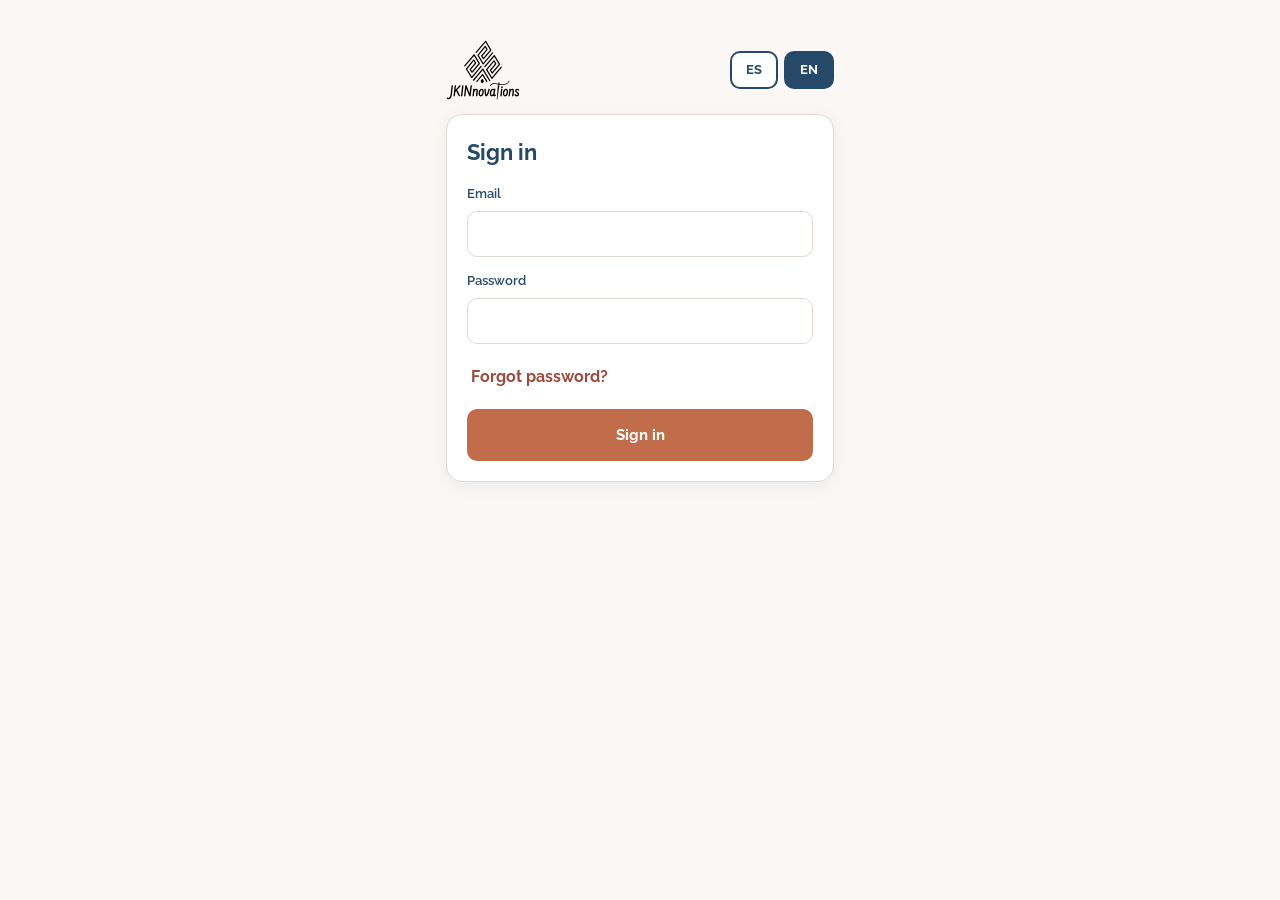
==== admin.html @ bab89160 "Keep the Harder order form visible inside the Systeme.io iframe. Safari blocks storage and can stall" ====
<!doctype html>
<html lang="es">
<head>
<meta charset="utf-8">
<meta name="viewport" content="width=device-width,initial-scale=1">
<meta name="robots" content="noindex,nofollow">
<title>Panel · Preórdenes escolares · JKINnovations</title>
<link rel="stylesheet" href="css/tokens.css">
<link rel="stylesheet" href="css/app.css?v=prodsum20261118">
</head>
<body>
<div id="app"></div>
<script src="js/vendor/supabase.js?v=preorders1"></script>
<script src="js/config.js?v=preorders1"></script>
<script src="js/i18n.js?v=prodsum20261118"></script>
<script src="js/core.js?v=embed20261119"></script>
<script src="js/prodsum.js?v=prodsum20261118"></script>
<script src="js/admin.js?v=prodsum20261118"></script>
</body>
</html>
---- css/tokens.css ----
/* Tokens del Sistema de Diseño JKINnovations (copiados; no dependen del entorno de diseño) */
@import url('https://fonts.googleapis.com/css2?family=Raleway:ital,wght@0,400;0,500;0,600;0,700;0,800;1,400&display=swap');
:root{
--terracotta:#9A4A3C;--deep-blue:#274969;--light-terracotta:#C16D4B;--white:#FFFFFF;--textile-black:#1E1E22;--textile-gray:#6B6B73;
--terracotta-tint:#F4E6E1;--blue-tint:#E4EBF2;--paper:#FAF7F4;--line:#E3DAD4;
--font-sans:'Raleway',system-ui,sans-serif;
--radius-md:10px;--radius-lg:16px;--radius-pill:999px;
--shadow-sm:0 1px 3px rgba(39,73,105,.10);--shadow-md:0 6px 20px rgba(39,73,105,.12);
--ease:cubic-bezier(.2,.7,.2,1);--dur:180ms;
}
---- css/app.css ----
*{box-sizing:border-box}
body{margin:0;font-family:var(--font-sans);font-size:16px;line-height:1.6;color:var(--deep-blue);background:var(--paper)}
h1,h2,h3{font-weight:700;color:var(--deep-blue);margin:0}h1{font-size:28px}h2{font-size:22px}h3{font-size:16px}
a{color:var(--terracotta);text-decoration:none}a:hover{color:var(--light-terracotta)}
input,select,textarea{font:inherit;font-size:15px;padding:10px 12px;border:1px solid var(--line);border-radius:10px;background:#fff;color:var(--deep-blue);width:100%;min-height:44px}
input[type=checkbox]{width:22px;height:22px;min-height:0;accent-color:#9A4A3C;flex:none}
input:disabled,select:disabled,option:disabled{background:var(--paper);color:var(--textile-gray)}
input:focus,select:focus,button:focus-visible{outline:2px solid var(--light-terracotta);outline-offset:1px}
label{display:flex;flex-direction:column;gap:6px;font-size:13px;font-weight:600;color:var(--deep-blue)}
table{border-collapse:collapse;width:100%;font-size:14px}
th{text-align:left;font-size:11px;letter-spacing:.08em;text-transform:uppercase;color:var(--textile-gray);padding:8px;border-bottom:2px solid var(--line);white-space:nowrap}
td{padding:8px;border-bottom:1px solid var(--line);vertical-align:top}
tr{break-inside:avoid;page-break-inside:avoid}thead{display:table-header-group}
td input,td select{min-height:38px;padding:6px 8px}td input.sm{width:76px}
.card{background:#fff;border:1px solid var(--line);border-radius:16px;padding:20px;box-shadow:0 4px 18px rgba(39,73,105,.06)}
.grid{display:grid;grid-template-columns:repeat(auto-fit,minmax(190px,1fr));gap:14px}
.cards{display:grid;grid-template-columns:repeat(auto-fill,minmax(200px,1fr));gap:14px}
.row{display:flex;gap:10px;flex-wrap:wrap;align-items:center}.between{justify-content:space-between}
.col{display:flex;flex-direction:column;gap:14px}
.muted{color:var(--textile-gray);font-size:13px}.err{color:#B3261E;font-size:13px;font-weight:600}.warn{color:#8A5A00;font-size:13px;font-weight:600}.ok{color:#2E6B4A;font-weight:700}
.eyebrow{font-size:12px;letter-spacing:.16em;text-transform:uppercase;font-weight:700;color:var(--light-terracotta)}
.scroll{overflow-x:auto}.num{text-align:right;font-variant-numeric:tabular-nums}
.btn{font:inherit;font-weight:700;font-size:15px;padding:12px 24px;border-radius:10px;border:2px solid transparent;cursor:pointer;min-height:44px;background:var(--light-terracotta);color:#fff;transition:all var(--dur) var(--ease)}
.btn:hover{background:var(--terracotta)}.btn[disabled]{opacity:.45;cursor:not-allowed}
.btn.sec{background:transparent;color:var(--deep-blue);border-color:var(--deep-blue)}.btn.sec:hover{background:var(--deep-blue);color:#fff}
.btn.ghost{background:transparent;color:var(--terracotta)}.btn.ghost:hover{background:var(--terracotta-tint)}
.btn.sm{font-size:13px;padding:8px 16px;min-height:36px}
.lk{background:none;border:0;color:var(--terracotta);font:inherit;font-weight:700;cursor:pointer;padding:6px 4px;min-height:36px}
.lang{font:inherit;font-weight:700;font-size:13px;padding:6px 14px;border-radius:10px;border:2px solid var(--deep-blue);cursor:pointer;min-height:38px;background:#fff;color:var(--deep-blue)}
.lang.on{background:var(--deep-blue);color:#fff}
.badge{display:inline-block;font-weight:700;font-size:11px;letter-spacing:.12em;text-transform:uppercase;padding:4px 10px;border-radius:999px;background:var(--terracotta-tint);color:var(--terracotta)}
.badge.blue{background:var(--deep-blue);color:#fff}.badge.light{background:var(--light-terracotta);color:#fff}.badge.red{background:var(--terracotta);color:#fff}
.thumb{width:52px;height:52px;object-fit:contain;background:#fff;border:1px solid var(--line);border-radius:8px;flex:none}
.pcard{border:1px solid var(--line);border-radius:16px;background:#fff;overflow:hidden;display:flex;flex-direction:column}
.pcard .ph{height:210px;display:flex;align-items:center;justify-content:center;padding:8px}.pcard .ph img{max-height:100%;max-width:100%;object-fit:contain}
.pcard .bd{padding:12px 14px 14px;display:flex;flex-direction:column;gap:6px;flex:1}
.chip{font:inherit;font-weight:600;font-size:14px;min-height:44px;padding:6px 12px;border-radius:10px;cursor:pointer;display:flex;align-items:center;gap:8px;border:1px solid var(--line);background:#fff;color:var(--deep-blue)}
.chip.on{border:2px solid var(--terracotta)}.chip i{width:18px;height:18px;border-radius:50%;border:1px solid #888;display:inline-block}
.step{padding:8px 14px;border-radius:20px;font-size:13px;font-weight:700;background:#fff;border:1px solid var(--line);color:var(--textile-gray)}
.step.on{background:var(--deep-blue);color:#fff;border-color:var(--deep-blue)}.step.past{background:var(--blue-tint);color:var(--deep-blue)}
.zoom{position:fixed;inset:0;background:rgba(20,32,48,.82);z-index:50;display:flex;align-items:center;justify-content:center;padding:20px;cursor:zoom-out}
.zoom img{max-width:100%;max-height:100%;object-fit:contain;background:#fff;border-radius:12px;padding:12px}
.toast{background:var(--deep-blue);color:#fff;padding:12px 16px;border-radius:12px;font-weight:600}
.shell{display:flex;flex-wrap:wrap;min-height:100vh}.side{flex:1 1 220px;max-width:100%;background:var(--deep-blue);padding:20px 16px;display:flex;flex-direction:column;gap:20px}
.side nav{display:grid;grid-template-columns:repeat(auto-fill,minmax(170px,1fr));gap:6px}
.side button{font:inherit;font-weight:700;font-size:14px;text-align:left;padding:11px 14px;border-radius:10px;border:0;cursor:pointer;background:transparent;color:#fff}
.side button.on{background:#fff;color:var(--deep-blue)}
.main{flex:6 1 640px;min-width:0;padding:24px;display:flex;flex-direction:column;gap:20px}
.stat{font-size:34px;font-weight:800;color:var(--terracotta);line-height:1.1}
.sheet{background:#fff;color:#1E1E22;padding:28px;border:1px solid var(--line);margin:0 auto 20px;max-width:8.5in;width:100%}
.sheet h1{color:var(--deep-blue);font-size:24px}
.box{display:inline-block;width:16px;height:16px;border:1.5px solid #1E1E22;border-radius:3px}
.sigs{display:grid;grid-template-columns:1fr 1fr;gap:26px 30px;margin-top:30px;font-size:13px}.sigs div{border-bottom:1px solid #1E1E22;padding-bottom:22px}
.demo{background:#1E3550;color:#fff;padding:6px 16px;font-size:12px}
@media print{
  .no-print{display:none!important}
  html,body,#app{height:auto!important;min-height:0!important;overflow:visible!important}
  body{background:#fff!important}
  /* Normal block flow lets Safari paginate rows and avoids a viewport-height blank page. */
  .shell,.main{display:block!important;min-height:0!important;height:auto!important;overflow:visible!important}
  .main{padding:0!important}
  .sheet{border:0;padding:0;margin:0;max-width:none;width:100%;font-size:10pt;line-height:1.4;overflow:visible}
  .sheet+.sheet{break-before:page;page-break-before:always}
  .sheet>.row:first-child{display:grid;grid-template-columns:minmax(0,1fr) auto;gap:12px;break-inside:avoid;page-break-inside:avoid}
  .sheet h1{font-size:18pt;line-height:1.2}
  .sheet table{font-size:9pt;line-height:1.35}
  .sheet th{font-size:7pt;letter-spacing:.04em;white-space:normal}
  .sheet th,.sheet td{padding:6px}
  .sheet tr,.sheet td,.sheet th{break-inside:avoid!important;page-break-inside:avoid!important}
  .sheet thead{display:table-header-group}
  .sheet h2,.sheet h3{break-after:avoid;page-break-after:avoid}
  .sheet .scroll{overflow:visible}
  .sheet.prodsum{font-size:9pt}
  .sheet.prodsum table{font-size:8pt}
  .sheet.prodsum th,.sheet.prodsum td{padding:3px 4px}
  .sheet.prodsum th.grp{print-color-adjust:exact;-webkit-print-color-adjust:exact}
}
.sheet.prodsum{max-width:none}
.sheet.prodsum .matrix{min-width:760px}
.sheet.prodsum th.sz,.sheet.prodsum td.sz{text-align:center;font-variant-numeric:tabular-nums;padding:6px 4px;min-width:34px}
.sheet.prodsum th.grp{text-align:center;background:var(--blue-tint);color:var(--deep-blue);letter-spacing:.08em}
.sheet.prodsum tr.grand td{border-top:2px solid var(--deep-blue);font-weight:800;background:#f7f4f1}
.sheet.prodsum h2{margin-top:18px}
.sheet.prodsum .note{font-size:13px;color:#444;margin:0 0 12px}
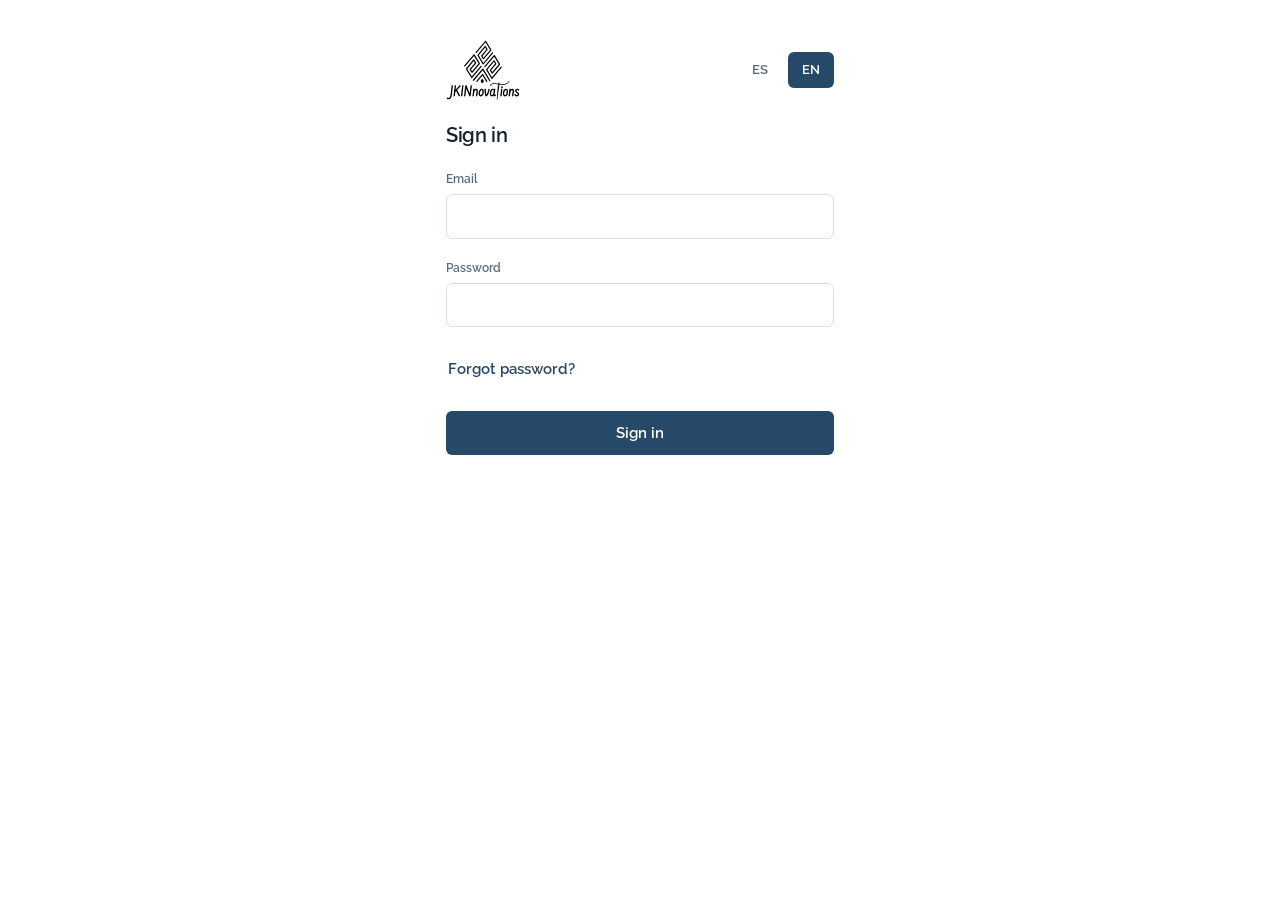
==== commit eb60e208: "Flatten the admin panel and tuck the logo upload away. The school form starts with Add logo or Chang" ====
--- a/admin.html
+++ b/admin.html
@@ -6,15 +6,16 @@
 <meta name="robots" content="noindex,nofollow">
 <title>Panel · Preórdenes escolares · JKINnovations</title>
 <link rel="stylesheet" href="css/tokens.css">
-<link rel="stylesheet" href="css/app.css?v=prodsum20261118">
+<link rel="stylesheet" href="css/app.css?v=logotoggle20261119">
+<link rel="stylesheet" href="css/admin.css?v=flat2">
 </head>
-<body>
+<body class="admin">
 <div id="app"></div>
 <script src="js/vendor/supabase.js?v=preorders1"></script>
 <script src="js/config.js?v=preorders1"></script>
-<script src="js/i18n.js?v=prodsum20261118"></script>
-<script src="js/core.js?v=embed20261119"></script>
+<script src="js/i18n.js?v=flat20261119"></script>
+<script src="js/core.js?v=logo20261119"></script>
 <script src="js/prodsum.js?v=prodsum20261118"></script>
-<script src="js/admin.js?v=prodsum20261118"></script>
+<script src="js/admin.js?v=flat20261119"></script>
 </body>
 </html>
--- a/css/app.css
+++ b/css/app.css
@@ -25,6 +25,10 @@
 .btn.sec{background:transparent;color:var(--deep-blue);border-color:var(--deep-blue)}.btn.sec:hover{background:var(--deep-blue);color:#fff}
 .btn.ghost{background:transparent;color:var(--terracotta)}.btn.ghost:hover{background:var(--terracotta-tint)}
 .btn.sm{font-size:13px;padding:8px 16px;min-height:36px}
+label.filebtn{position:relative;width:auto;flex-direction:row;align-items:center;justify-content:center;overflow:hidden;min-height:44px}
+.filepick{position:absolute;inset:0;width:100%;height:100%;min-height:44px;padding:0;margin:0;opacity:0;cursor:pointer;border:0;font-size:16px}
+.logo-preview{width:72px;height:72px;object-fit:contain;background:#fff;border:1px solid var(--line);border-radius:10px;flex:none}
+.logo-mini{width:36px;height:36px;object-fit:contain;background:#fff;border:1px solid var(--line);border-radius:8px;flex:none}
 .lk{background:none;border:0;color:var(--terracotta);font:inherit;font-weight:700;cursor:pointer;padding:6px 4px;min-height:36px}
 .lang{font:inherit;font-weight:700;font-size:13px;padding:6px 14px;border-radius:10px;border:2px solid var(--deep-blue);cursor:pointer;min-height:38px;background:#fff;color:var(--deep-blue)}
 .lang.on{background:var(--deep-blue);color:#fff}
@@ -42,8 +46,13 @@
 .zoom img{max-width:100%;max-height:100%;object-fit:contain;background:#fff;border-radius:12px;padding:12px}
 .toast{background:var(--deep-blue);color:#fff;padding:12px 16px;border-radius:12px;font-weight:600}
 .shell{display:flex;flex-wrap:wrap;min-height:100vh}.side{flex:1 1 220px;max-width:100%;background:var(--deep-blue);padding:20px 16px;display:flex;flex-direction:column;gap:20px}
-.side nav{display:grid;grid-template-columns:repeat(auto-fill,minmax(170px,1fr));gap:6px}
-.side button{font:inherit;font-weight:700;font-size:14px;text-align:left;padding:11px 14px;border-radius:10px;border:0;cursor:pointer;background:transparent;color:#fff}
+.side nav{display:grid;grid-template-columns:1fr;gap:6px}
+.side button{font:inherit;font-weight:700;font-size:15px;text-align:left;padding:12px 14px;border-radius:10px;border:0;cursor:pointer;background:transparent;color:#fff;min-height:44px}
+@media (max-width:800px){
+  .side{flex-basis:100%}
+  .side nav{grid-template-columns:repeat(3,minmax(0,1fr))}
+  .side nav button{text-align:center;font-size:14px;padding:12px 6px}
+}
 .side button.on{background:#fff;color:var(--deep-blue)}
 .main{flex:6 1 640px;min-width:0;padding:24px;display:flex;flex-direction:column;gap:20px}
 .stat{font-size:34px;font-weight:800;color:var(--terracotta);line-height:1.1}
--- a/css/admin.css
+++ b/css/admin.css
@@ -0,0 +1,90 @@
+/* Panel only. The public form does not load this file. */
+body.admin{
+  background:#fff;
+  color:#172033;
+  font-size:15px;
+  line-height:1.5;
+}
+body.admin h1{font-size:32px;font-weight:600;letter-spacing:-.03em;color:#172033}
+body.admin h2{font-size:20px;font-weight:600;letter-spacing:-.02em;color:#172033}
+body.admin h3{font-size:15px;font-weight:600;color:#172033}
+body.admin .shell{background:#fff;gap:0}
+body.admin .side{
+  flex:0 0 196px;max-width:220px;background:#fff;color:#274969;
+  border-right:1px solid #e7eaee;box-shadow:none;padding:28px 16px 20px;gap:28px
+}
+body.admin .side button{
+  color:#3d4d63;background:transparent;border:0;border-radius:6px;
+  font-weight:600;font-size:15px;text-align:left;padding:10px 12px;min-height:44px
+}
+body.admin .side button.on{background:#f2f5f8;color:#172033}
+body.admin .side button[data-act="logout"]{color:#6b7280;font-weight:600}
+body.admin .main{padding:36px 40px 64px;gap:32px;background:#fff}
+body.admin .card{
+  background:transparent;border:0;border-radius:0;box-shadow:none;padding:0
+}
+body.admin .col{gap:20px}
+body.admin .row{gap:12px}
+body.admin .stack{padding:4px 0 8px}
+body.admin .note{padding:0}
+body.admin .callout{padding:4px 0 8px}
+body.admin .card [style*="border:1px solid"]{border:0!important;border-radius:0!important;background:transparent!important}
+body.admin .stat{font-size:40px;font-weight:600;letter-spacing:-.04em;color:#172033;line-height:1}
+body.admin .eyebrow{color:#6b7280;letter-spacing:.14em;font-size:11px;font-weight:600}
+body.admin .muted{color:#6b7280;font-size:13px;font-weight:500}
+body.admin label{font-size:12px;font-weight:600;color:#5c6b7a;gap:6px}
+body.admin input,body.admin select,body.admin textarea{
+  border:1px solid #d9dee6;border-radius:6px;background:#fff;box-shadow:none;
+  min-height:44px;padding:10px 12px
+}
+body.admin input:focus,body.admin select:focus,body.admin button:focus-visible{
+  outline:2px solid #274969;outline-offset:1px
+}
+body.admin .btn{
+  background:#274969;color:#fff;border:0;border-radius:6px;box-shadow:none;
+  font-weight:600;padding:10px 18px;min-height:44px
+}
+body.admin .btn:hover{background:#1c334d}
+body.admin .btn.sec,body.admin .btn.ghost{
+  background:transparent;color:#274969;border:0;padding:10px 4px;font-weight:600
+}
+body.admin .btn.sec:hover,body.admin .btn.ghost:hover{background:transparent;color:#172033;text-decoration:underline}
+body.admin .btn.sm{min-height:40px;padding:8px 12px;font-size:14px}
+body.admin #order-filters .btn.sec{color:#5c6b7a;padding:10px 12px}
+body.admin #order-filters .btn:not(.sec){background:#274969;color:#fff;text-decoration:none}
+body.admin .lk{color:#274969;font-weight:600;min-height:44px;padding:10px 2px;align-self:flex-start;width:auto;text-align:left}
+body.admin .lk:hover{color:#172033}
+body.admin label.filebtn{
+  width:auto;min-height:44px;border:1px solid #274969;border-radius:6px;
+  background:#fff;color:#274969;padding:10px 16px;font-weight:600
+}
+body.admin .lang{
+  border:0;background:transparent;color:#5c6b7a;border-radius:6px;min-height:36px;font-weight:600
+}
+body.admin .lang.on{background:#274969;color:#fff}
+body.admin table{font-size:14px}
+body.admin th{
+  font-size:11px;letter-spacing:.06em;color:#6b7280;font-weight:600;
+  padding:8px 10px 10px;border-bottom:1px solid #e7eaee
+}
+body.admin td{padding:16px 10px;border-bottom:1px solid #eef0f3;vertical-align:middle}
+body.admin .badge{border-radius:6px;letter-spacing:.06em;background:#f2f5f8;color:#274969}
+body.admin .badge.blue{background:#274969;color:#fff}
+body.admin .badge.light{background:#e7eef5;color:#274969}
+body.admin .badge.red{background:#f8e8e6;color:#9a4a3c}
+body.admin .toast{background:#172033;border-radius:6px;box-shadow:none}
+body.admin .logo-mini{border-radius:6px;border-color:#e7eaee}
+body.admin .logo-preview{border-radius:6px;border-color:#e7eaee}
+body.admin .sheet{border:1px solid #e7eaee;border-radius:0;box-shadow:none}
+@media (max-width:800px){
+  body.admin .side{flex:1 1 100%;max-width:none;border-right:0;border-bottom:1px solid #e7eaee;padding:16px}
+  body.admin .side nav{grid-template-columns:repeat(3,minmax(0,1fr))}
+  body.admin .side nav button{text-align:center;padding:12px 6px}
+  body.admin .main{padding:24px 16px 48px;gap:28px}
+  body.admin h1{font-size:28px}
+  body.admin .stat{font-size:34px}
+}
+@media print{
+  body.admin,body.admin .main,body.admin .shell{background:#fff!important}
+  body.admin .sheet{border:0}
+}
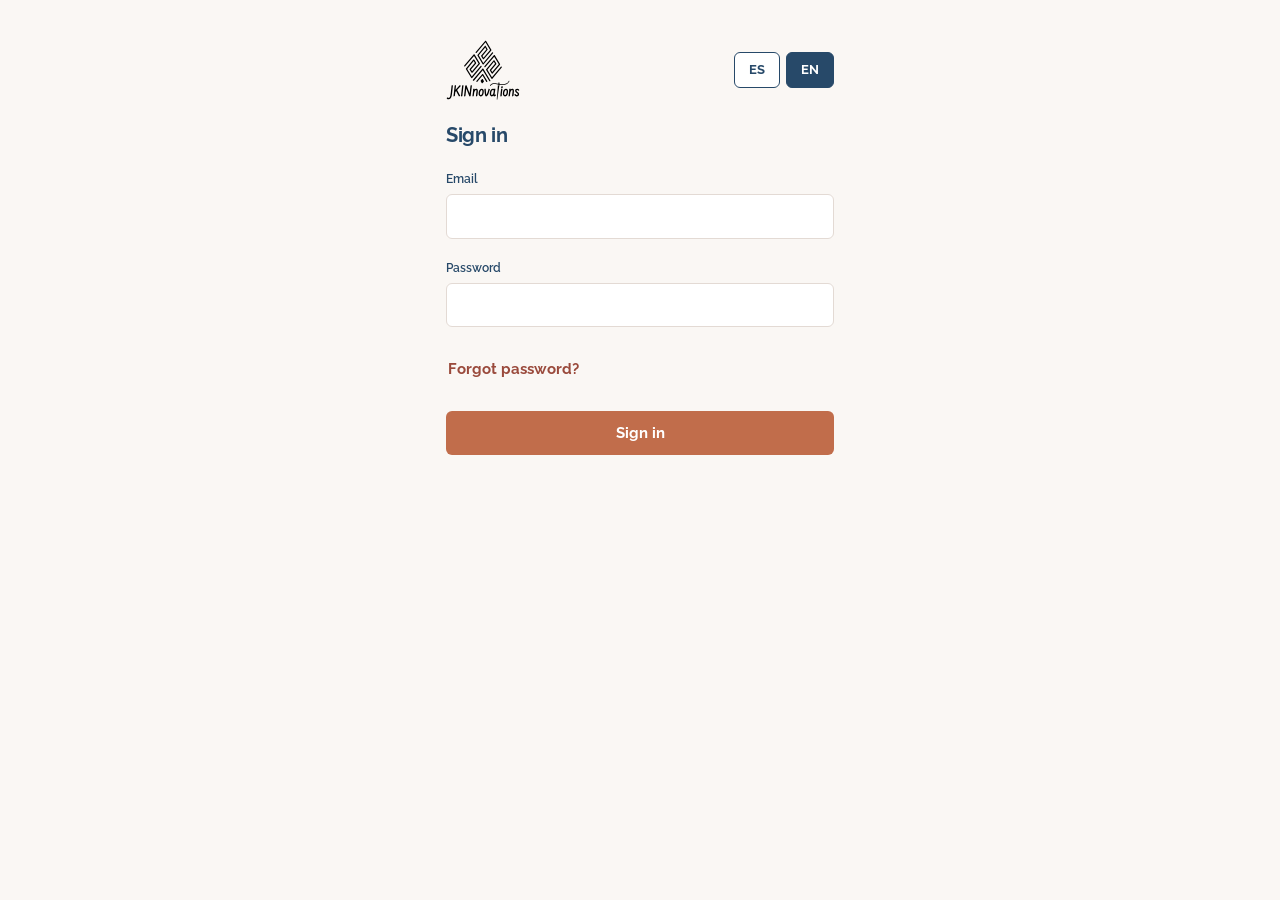
==== commit a4ff3d84: "Restore Norma's navy, terracotta and cream on the admin panel. The sidebar, primary buttons and page" ====
--- a/admin.html
+++ b/admin.html
@@ -7,7 +7,7 @@
 <title>Panel · Preórdenes escolares · JKINnovations</title>
 <link rel="stylesheet" href="css/tokens.css">
 <link rel="stylesheet" href="css/app.css?v=logotoggle20261119">
-<link rel="stylesheet" href="css/admin.css?v=flat2">
+<link rel="stylesheet" href="css/admin.css?v=brand20261119">
 </head>
 <body class="admin">
 <div id="app"></div>
@@ -16,6 +16,6 @@
 <script src="js/i18n.js?v=flat20261119"></script>
 <script src="js/core.js?v=logo20261119"></script>
 <script src="js/prodsum.js?v=prodsum20261118"></script>
-<script src="js/admin.js?v=flat20261119"></script>
+<script src="js/admin.js?v=brand20261119"></script>
 </body>
 </html>
--- a/css/admin.css
+++ b/css/admin.css
@@ -1,25 +1,26 @@
-/* Panel only. The public form does not load this file. */
+/* Panel only. The public form does not load this file.
+   Brand colors are Norma's: navy sidebar, terracotta actions, cream page. */
 body.admin{
-  background:#fff;
-  color:#172033;
+  background:#FAF7F4;
+  color:#274969;
   font-size:15px;
   line-height:1.5;
 }
-body.admin h1{font-size:32px;font-weight:600;letter-spacing:-.03em;color:#172033}
-body.admin h2{font-size:20px;font-weight:600;letter-spacing:-.02em;color:#172033}
-body.admin h3{font-size:15px;font-weight:600;color:#172033}
-body.admin .shell{background:#fff;gap:0}
+body.admin h1{font-size:32px;font-weight:700;letter-spacing:-.03em;color:#274969}
+body.admin h2{font-size:20px;font-weight:700;letter-spacing:-.02em;color:#274969}
+body.admin h3{font-size:15px;font-weight:700;color:#274969}
+body.admin .shell{background:#FAF7F4;gap:0}
 body.admin .side{
-  flex:0 0 196px;max-width:220px;background:#fff;color:#274969;
-  border-right:1px solid #e7eaee;box-shadow:none;padding:28px 16px 20px;gap:28px
+  flex:0 0 196px;max-width:220px;background:#274969;color:#fff;
+  border-right:0;box-shadow:none;padding:28px 16px 20px;gap:28px
 }
 body.admin .side button{
-  color:#3d4d63;background:transparent;border:0;border-radius:6px;
-  font-weight:600;font-size:15px;text-align:left;padding:10px 12px;min-height:44px
+  color:#fff;background:transparent;border:0;border-radius:6px;
+  font-weight:700;font-size:15px;text-align:left;padding:10px 12px;min-height:44px
 }
-body.admin .side button.on{background:#f2f5f8;color:#172033}
-body.admin .side button[data-act="logout"]{color:#6b7280;font-weight:600}
-body.admin .main{padding:36px 40px 64px;gap:32px;background:#fff}
+body.admin .side button.on{background:#fff;color:#274969}
+body.admin .side button[data-act="logout"]{color:#d5e0ea;font-weight:600;border:1px solid #8aa0b6}
+body.admin .main{padding:36px 40px 64px;gap:32px;background:#FAF7F4}
 body.admin .card{
   background:transparent;border:0;border-radius:0;box-shadow:none;padding:0
 }
@@ -29,55 +30,56 @@
 body.admin .note{padding:0}
 body.admin .callout{padding:4px 0 8px}
 body.admin .card [style*="border:1px solid"]{border:0!important;border-radius:0!important;background:transparent!important}
-body.admin .stat{font-size:40px;font-weight:600;letter-spacing:-.04em;color:#172033;line-height:1}
-body.admin .eyebrow{color:#6b7280;letter-spacing:.14em;font-size:11px;font-weight:600}
-body.admin .muted{color:#6b7280;font-size:13px;font-weight:500}
-body.admin label{font-size:12px;font-weight:600;color:#5c6b7a;gap:6px}
+body.admin .stat{font-size:40px;font-weight:800;letter-spacing:-.04em;color:#9A4A3C;line-height:1}
+body.admin .eyebrow{color:#C16D4B;letter-spacing:.14em;font-size:11px;font-weight:700}
+body.admin .muted{color:#6B6B73;font-size:13px;font-weight:500}
+body.admin label{font-size:12px;font-weight:600;color:#274969;gap:6px}
 body.admin input,body.admin select,body.admin textarea{
-  border:1px solid #d9dee6;border-radius:6px;background:#fff;box-shadow:none;
-  min-height:44px;padding:10px 12px
+  border:1px solid #E3DAD4;border-radius:6px;background:#fff;box-shadow:none;
+  min-height:44px;padding:10px 12px;color:#274969
 }
 body.admin input:focus,body.admin select:focus,body.admin button:focus-visible{
-  outline:2px solid #274969;outline-offset:1px
+  outline:2px solid #C16D4B;outline-offset:1px
 }
 body.admin .btn{
-  background:#274969;color:#fff;border:0;border-radius:6px;box-shadow:none;
-  font-weight:600;padding:10px 18px;min-height:44px
+  background:#C16D4B;color:#fff;border:0;border-radius:6px;box-shadow:none;
+  font-weight:700;padding:10px 18px;min-height:44px
 }
-body.admin .btn:hover{background:#1c334d}
+body.admin .btn:hover{background:#9A4A3C}
 body.admin .btn.sec,body.admin .btn.ghost{
-  background:transparent;color:#274969;border:0;padding:10px 4px;font-weight:600
+  background:transparent;color:#9A4A3C;border:0;padding:10px 4px;font-weight:700
 }
-body.admin .btn.sec:hover,body.admin .btn.ghost:hover{background:transparent;color:#172033;text-decoration:underline}
+body.admin .btn.sec:hover,body.admin .btn.ghost:hover{background:transparent;color:#9A4A3C;text-decoration:underline}
 body.admin .btn.sm{min-height:40px;padding:8px 12px;font-size:14px}
-body.admin #order-filters .btn.sec{color:#5c6b7a;padding:10px 12px}
-body.admin #order-filters .btn:not(.sec){background:#274969;color:#fff;text-decoration:none}
-body.admin .lk{color:#274969;font-weight:600;min-height:44px;padding:10px 2px;align-self:flex-start;width:auto;text-align:left}
-body.admin .lk:hover{color:#172033}
+body.admin #order-filters .btn.sec{color:#9A4A3C;padding:10px 12px}
+body.admin #order-filters .btn:not(.sec){background:#C16D4B;color:#fff;text-decoration:none}
+body.admin #order-filters .btn:not(.sec):hover{background:#9A4A3C}
+body.admin .lk{color:#9A4A3C;font-weight:700;min-height:44px;padding:10px 2px;align-self:flex-start;width:auto;text-align:left}
+body.admin .lk:hover{color:#C16D4B}
 body.admin label.filebtn{
   width:auto;min-height:44px;border:1px solid #274969;border-radius:6px;
-  background:#fff;color:#274969;padding:10px 16px;font-weight:600
+  background:#fff;color:#274969;padding:10px 16px;font-weight:700
 }
 body.admin .lang{
-  border:0;background:transparent;color:#5c6b7a;border-radius:6px;min-height:36px;font-weight:600
+  border:1px solid #274969;background:#fff;color:#274969;border-radius:6px;min-height:36px;font-weight:700
 }
 body.admin .lang.on{background:#274969;color:#fff}
 body.admin table{font-size:14px}
 body.admin th{
-  font-size:11px;letter-spacing:.06em;color:#6b7280;font-weight:600;
-  padding:8px 10px 10px;border-bottom:1px solid #e7eaee
+  font-size:11px;letter-spacing:.06em;color:#6B6B73;font-weight:700;
+  padding:8px 10px 10px;border-bottom:1px solid #E3DAD4
 }
-body.admin td{padding:16px 10px;border-bottom:1px solid #eef0f3;vertical-align:middle}
-body.admin .badge{border-radius:6px;letter-spacing:.06em;background:#f2f5f8;color:#274969}
+body.admin td{padding:16px 10px;border-bottom:1px solid #E3DAD4;vertical-align:middle}
+body.admin .badge{border-radius:6px;letter-spacing:.06em;background:#F4E6E1;color:#9A4A3C}
 body.admin .badge.blue{background:#274969;color:#fff}
-body.admin .badge.light{background:#e7eef5;color:#274969}
-body.admin .badge.red{background:#f8e8e6;color:#9a4a3c}
-body.admin .toast{background:#172033;border-radius:6px;box-shadow:none}
-body.admin .logo-mini{border-radius:6px;border-color:#e7eaee}
-body.admin .logo-preview{border-radius:6px;border-color:#e7eaee}
-body.admin .sheet{border:1px solid #e7eaee;border-radius:0;box-shadow:none}
+body.admin .badge.light{background:#C16D4B;color:#fff}
+body.admin .badge.red{background:#9A4A3C;color:#fff}
+body.admin .toast{background:#274969;border-radius:6px;box-shadow:none}
+body.admin .logo-mini{border-radius:6px;border-color:#E3DAD4}
+body.admin .logo-preview{border-radius:6px;border-color:#E3DAD4}
+body.admin .sheet{border:1px solid #E3DAD4;border-radius:0;box-shadow:none;background:#fff}
 @media (max-width:800px){
-  body.admin .side{flex:1 1 100%;max-width:none;border-right:0;border-bottom:1px solid #e7eaee;padding:16px}
+  body.admin .side{flex:1 1 100%;max-width:none;border-right:0;border-bottom:0;padding:16px}
   body.admin .side nav{grid-template-columns:repeat(3,minmax(0,1fr))}
   body.admin .side nav button{text-align:center;padding:12px 6px}
   body.admin .main{padding:24px 16px 48px;gap:28px}
